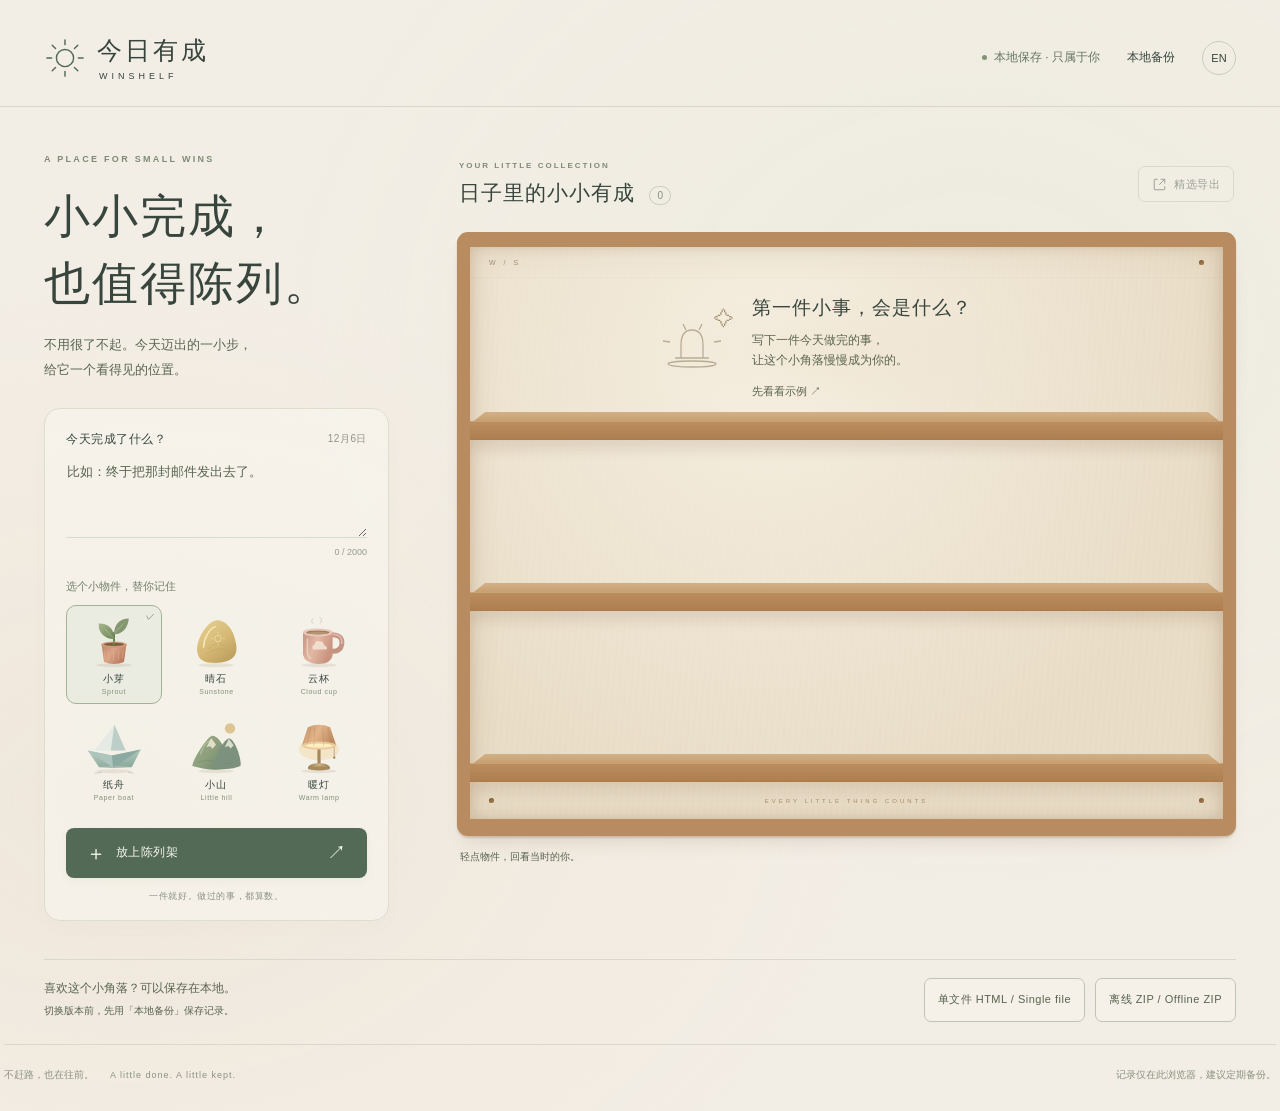
==== index.html @ f2ae5a8c "Launch WinShelf with offline downloads and mobile touch support" ====
<!doctype html>
<html lang="zh-CN">
<head>
  <meta charset="utf-8">
  <meta name="viewport" content="width=device-width, initial-scale=1">
  <meta name="theme-color" content="#f3eee5">
  <meta http-equiv="Content-Security-Policy" content="default-src 'self' data: blob:; script-src 'self'; style-src 'self'; img-src 'self' data: blob:; connect-src 'none'; object-src 'none'; base-uri 'none'; form-action 'none'">
  <title>今日有成 · WinShelf</title>
  <link rel="icon" href="data:,">
  <link rel="stylesheet" href="style.css">
  <script src="app.js" defer></script>
</head>
<body>
  <a class="skip-link" href="#win-text" data-i18n="skip">跳到记录</a>
  <header class="masthead">
    <a class="brand" href="#" aria-label="今日有成 WinShelf">
      <svg class="brand-mark" viewBox="0 0 44 44" aria-hidden="true"><circle cx="22" cy="22" r="9"/><path d="M22 3v5m0 28v5M3 22h5m28 0h5M8.6 8.6l3.5 3.5m19.8 19.8 3.5 3.5M8.6 35.4l3.5-3.5m19.8-19.8 3.5-3.5"/></svg>
      <span><strong data-i18n="brand">今日有成</strong><span class="brand-en">WINSHELF</span></span>
    </a>
    <nav class="header-actions" aria-label="工具 Tools">
      <span class="local-note"><i aria-hidden="true"></i><span data-i18n="local">本地保存 · 只属于你</span></span>
      <button class="text-button backup-open" data-i18n="backup">本地备份</button>
      <button class="language-button" id="language" aria-label="Switch to English">EN</button>
    </nav>
  </header>

  <main class="workspace">
    <section class="writing-pane" aria-labelledby="hero-title">
      <p class="eyebrow">A PLACE FOR SMALL WINS</p>
      <h1 id="hero-title" data-i18n="hero">小小完成，<br>也值得陈列。</h1>
      <p class="intro" data-i18n="intro">不用很了不起。今天迈出的一小步，<br>给它一个看得见的位置。</p>
      <form id="add-form" class="composer" novalidate>
        <div class="label-row"><label for="win-text" data-i18n="prompt">今天完成了什么？</label><span id="today-label"></span></div>
        <textarea id="win-text" name="win" maxlength="2000" rows="3" aria-describedby="input-error character-count" placeholder="比如：终于把那封邮件发出去了。"></textarea>
        <div class="input-meta"><span id="input-error" class="field-error" role="alert"></span><span id="character-count">0 / 2000</span></div>
        <fieldset class="object-fieldset"><legend data-i18n="choose">选个小物件，替你记住</legend><div class="object-picker" id="object-picker"></div></fieldset>
        <button class="primary add-button" type="submit"><span aria-hidden="true">＋</span><span data-i18n="place">放上陈列架</span><span class="button-arrow" aria-hidden="true">↗</span></button>
        <p class="composer-note" data-i18n="small">一件就好。做过的事，都算数。</p>
      </form>
    </section>

    <section class="display-pane" aria-labelledby="shelf-title">
      <div class="shelf-heading"><div><p class="eyebrow" data-i18n="collection">YOUR LITTLE COLLECTION</p><h2 id="shelf-title" data-i18n="shelf">日子里的小小有成 <span id="win-count">0</span></h2></div><button id="export-open" class="outline-button"><svg viewBox="0 0 20 20" aria-hidden="true"><path d="M7 3H4a1 1 0 0 0-1 1v12a1 1 0 0 0 1 1h12a1 1 0 0 0 1-1v-3M10 10l7-7m-5 0h5v5"/></svg><span data-i18n="curate">精选导出</span></button></div>
      <div class="example-banner" id="example-banner" hidden><span data-i18n="exampleNotice">示例陈列 · 这些不是你的记录，也不会保存</span><button id="example-exit" class="text-button" data-i18n="backMine">回到我的架子</button></div>
      <div class="cabinet" id="cabinet"><div class="cabinet-top"><span>W / S</span><span class="cabinet-pin" aria-hidden="true"></span></div><div id="shelf-rows"></div><div class="empty-state" id="empty-state"><div class="empty-orbit" aria-hidden="true"><span>✧</span><svg viewBox="0 0 80 80"><path d="M23 50h34M29 50V37q0-15 11-15t11 15v13M34 22l-3-6m16 6 3-6M18 34l-7-1m51 1 7-1"/><ellipse cx="40" cy="56" rx="24" ry="3"/></svg></div><h3 data-i18n="emptyTitle">第一件小事，会是什么？</h3><p data-i18n="emptyBody">写下一件今天做完的事，<br>让这个小角落慢慢成为你的。</p><button class="text-button example-open" data-i18n="seeExample">先看看示例 ↗</button></div><div class="cabinet-bottom"><span class="cabinet-pin" aria-hidden="true"></span><span data-i18n="cabinetWords">EVERY LITTLE THING COUNTS</span><span class="cabinet-pin" aria-hidden="true"></span></div></div>
      <div class="shelf-caption"><span data-i18n="shelfHint">轻点物件，回看当时的你。</span><button class="text-button example-open" id="example-footer" data-i18n="seeExample">先看看示例 ↗</button></div>
    </section>
  </main>
  <!-- offline-downloads:start -->
  <aside class="offline-downloads" aria-label="离线下载 Offline downloads">
    <p>喜欢这个小角落？可以保存在本地。<br><small>切换版本前，先用「本地备份」保存记录。</small></p>
    <div class="offline-download-actions"><a class="outline-button" href="downloads/WinShelf.html" download="WinShelf.html">单文件 HTML / Single file</a><a class="outline-button" href="downloads/WinShelf-offline.zip" download="WinShelf-offline.zip">离线 ZIP / Offline ZIP</a></div>
  </aside>
  <!-- offline-downloads:end -->
  <footer class="page-footer"><span data-i18n="footer">不赶路，也在往前。<span class="footer-en">A little done. A little kept.</span></span><span data-i18n="storageFoot">记录仅在此浏览器，建议定期备份。</span></footer>
  <div id="storage-warning" class="storage-warning" role="alert" hidden></div>
  <div id="toast" class="toast" role="status" aria-live="polite" hidden><span id="toast-text"></span><button id="undo-delete" hidden data-i18n="undo">撤销</button><button id="toast-close" aria-label="关闭提示 Close notification">×</button></div>

  <dialog id="detail-dialog" aria-labelledby="detail-title" class="detail-dialog">
    <button class="dialog-close" data-close="detail-dialog" aria-label="关闭 Close">×</button>
    <div id="detail-view"><div id="detail-object" class="detail-object"></div><p class="eyebrow" id="detail-meta"></p><h2 id="detail-title" data-i18n="detailTitle">这一小步，留住了。</h2><p id="detail-text" class="record-text"></p><div class="detail-actions"><button id="edit-open" class="outline-button" data-i18n="edit">编辑记录</button><button id="detail-select" class="outline-button" data-i18n="addSelected">加入精选</button><button id="delete-open" class="text-button danger" data-i18n="delete">删除</button></div></div>
    <form id="edit-form" hidden novalidate><p class="eyebrow" data-i18n="editing">A SMALL REVISION</p><h2 data-i18n="edit">编辑记录</h2><label for="edit-text" data-i18n="record">这件小事</label><textarea id="edit-text" maxlength="2000" rows="6"></textarea><p id="edit-error" class="field-error" role="alert"></p><label for="edit-date" data-i18n="date">记录日期</label><input type="date" id="edit-date" required><fieldset class="object-fieldset"><legend data-i18n="choose">选个小物件，替你记住</legend><div class="object-picker" id="edit-picker"></div></fieldset><div class="dialog-actions"><button type="button" class="outline-button" id="edit-cancel" data-i18n="cancel">取消</button><button type="submit" class="primary" data-i18n="save">保存修改</button></div></form>
  </dialog>
  <dialog id="delete-dialog" aria-labelledby="delete-title" class="compact-dialog"><p class="eyebrow" data-i18n="deleteEyebrow">MAKE A LITTLE SPACE</p><h2 id="delete-title" data-i18n="deleteTitle">收起这件小事？</h2><p data-i18n="deleteBody">删除后会有 20 秒的撤销时间。<br>重要的记录，可以先做本地备份。</p><div class="dialog-actions"><button class="outline-button" data-close="delete-dialog" data-i18n="keep">留在架上</button><button id="delete-confirm" class="primary danger-fill" data-i18n="confirmDelete">确认删除</button></div></dialog>

  <dialog id="export-dialog" aria-labelledby="export-title" class="export-dialog"><button class="dialog-close" data-close="export-dialog" aria-label="关闭 Close">×</button><p class="eyebrow">A LITTLE COLLECTION, TO KEEP</p><h2 id="export-title" data-i18n="exportTitle">把喜欢的几件，留成一张画。</h2><p class="dialog-subtitle" data-i18n="exportHint">只导出你勾选的记录，最多 9 件。内置示例不会出现在这里。</p><div class="export-layout"><div class="export-controls"><div class="selection-top"><span id="selection-count"></span><button id="select-clear" class="text-button" data-i18n="clear">清空选择</button></div><div id="export-items" class="export-items"></div><fieldset class="export-mode"><legend data-i18n="pictureContent">画面内容</legend><label><input type="radio" name="export-mode" value="text" checked><span data-i18n="withText">物件 + 完整文字与日期</span></label><label><input type="radio" name="export-mode" value="objects"><span data-i18n="objectsOnly">仅物件，不含记录文字与日期</span></label></fieldset><button id="export-generate" class="primary" data-i18n="generate">生成 PNG 预览</button><p id="export-status" class="field-error" role="status"></p></div><div class="preview-area"><div id="preview-empty"><span aria-hidden="true">✧</span><p data-i18n="previewHint">你的精选，会在这里定格。</p><small data-i18n="previewSize">高清 PNG · 所有处理在本地完成</small></div><img id="export-preview" alt="精选陈列 PNG 预览 Selected collection PNG preview" hidden><a id="export-download" class="primary download-button" hidden data-i18n="download">保存 PNG</a></div></div></dialog>

  <dialog id="backup-dialog" aria-labelledby="backup-title" class="compact-dialog"><button class="dialog-close" data-close="backup-dialog" aria-label="关闭 Close">×</button><p class="eyebrow">KEEP YOUR LITTLE THINGS SAFE</p><h2 id="backup-title" data-i18n="backupTitle">给回忆，留个备份。</h2><p data-i18n="backupBody">记录只存在当前浏览器。清除浏览器数据、更换浏览器，或移动本地文件，都可能让记录无法找回。备份会包含全部记录文字与日期，请自己妥善保存。</p><button id="backup-download" class="primary" data-i18n="backupDownload">下载全部记录 · JSON</button><hr><label for="backup-file" class="file-label" data-i18n="restore">从 JSON 备份恢复</label><p class="small-text" data-i18n="restoreHint">只追加记录，不覆盖现有陈列。完全相同的记录会跳过。</p><input id="backup-file" type="file" accept=".json,application/json"><p id="backup-status" role="status" class="small-text"></p><button id="backup-import" class="outline-button" data-i18n="import" hidden>确认追加</button><button id="raw-download" class="outline-button" hidden data-i18n="raw">下载无法读取的原始数据</button><button id="storage-reset" class="text-button danger" hidden data-i18n="reset">确认清空损坏数据并重新开始</button></dialog>
  <noscript>请在浏览器中启用 JavaScript 使用今日有成。Please enable JavaScript.</noscript>
</body>
</html>
---- style.css ----
:root{--paper:#f3eee5;--ink:#37453c;--muted:#7a8173;--green:#526a56;--line:#d7d9c9;--rust:#a96f51;--serif:"Songti SC","STSong","Noto Serif CJK SC",Georgia,serif;--sans:-apple-system,BlinkMacSystemFont,"PingFang SC","Microsoft YaHei",sans-serif;color-scheme:light;font-family:var(--sans);color:var(--ink);background:var(--paper);font-synthesis:none}
.selected-badge{position:absolute;right:7px;top:5px;display:flex;align-items:center;justify-content:center;width:17px;height:17px;font-size:8px;border-radius:50%;background:#738562;color:#f9f4e7}
.cabinet .empty-state{display:grid;grid-template-columns:82px 1fr;column-gap:18px;align-items:center;text-align:left;max-width:390px;margin:0 auto;padding:0;top:60px}.cabinet .empty-orbit{grid-column:1;grid-row:1 / 4;width:82px;height:86px;margin:0}.cabinet .empty-orbit>span{right:0}.cabinet .empty-state h3{grid-column:2;font-size:19px;margin:0 0 9px}.cabinet .empty-state p{grid-column:2;font-size:11px;margin:0 0 5px}.cabinet .empty-state button{grid-column:2;justify-self:start;font-size:10px}
@media(max-width:700px){.cabinet .empty-state{grid-template-columns:60px 1fr;gap:0 10px;max-width:300px;top:50px}.cabinet .empty-orbit{width:60px;height:65px}.cabinet .empty-orbit svg{width:60px;height:60px}.cabinet .empty-state h3{font-size:16px;margin-bottom:7px}.cabinet .empty-state p{font-size:10px;line-height:1.7}.cabinet .empty-state button{font-size:9px}}
*{box-sizing:border-box}body{margin:0;min-width:320px;background:radial-gradient(ellipse at 76% 30%,#e6e9d980,transparent 50%),radial-gradient(ellipse at 10% 72%,#e9d8c754,transparent 45%),var(--paper)}button,input,textarea{font:inherit}button,a,input,textarea{touch-action:manipulation}button{cursor:pointer;color:inherit}button:disabled{cursor:not-allowed;opacity:.45}a{color:inherit}button{border:0;background:none}button, a, input, textarea{outline-offset:5px}button:focus-visible,a:focus-visible,input:focus-visible,textarea:focus-visible{outline:2px solid var(--green)}[hidden]{display:none!important}.skip-link{position:fixed;left:16px;top:-80px;z-index:20;background:white;padding:14px}.skip-link:focus{top:16px}.masthead{max-width:1360px;margin:0 auto;padding:34px 44px 25px;display:flex;justify-content:space-between;align-items:center;border-bottom:1px solid #d9d5ca}.brand{display:flex;gap:11px;align-items:center;text-decoration:none}.brand-mark{width:42px;height:42px;fill:none;stroke:var(--green);stroke-width:1.5;stroke-linecap:round}.brand strong{font-family:var(--serif);font-size:25px;font-weight:600;letter-spacing:3px}.brand-en{display:block;font-size:9px;letter-spacing:4px;margin:4px 0 0 2px}.header-actions{display:flex;gap:27px;align-items:center;font-size:12px}.local-note{display:flex;align-items:center;gap:7px;color:#677762}.local-note i{display:block;width:5px;height:5px;background:#829374;border-radius:50%}.text-button{font-size:12px;padding:8px 0;text-underline-offset:4px}.text-button:hover{text-decoration:underline}.language-button{font-size:11px;border:1px solid #c7cdbe;border-radius:50%;width:34px;height:34px}.workspace{max-width:1360px;margin:0 auto;display:grid;grid-template-columns:345px minmax(0,1fr);gap:68px;padding:47px 44px 28px}.eyebrow{font-size:9px;font-weight:600;letter-spacing:2.3px;color:#7f8b76;margin:0 0 20px}.writing-pane h1{font-family:var(--serif);font-size:46px;font-weight:500;letter-spacing:2px;line-height:1.45;margin:0 0 16px}.intro{font-size:13px;line-height:1.9;color:#788071;margin:0 0 25px}.composer{background:#faf8f18f;border:1px solid #dedecf;border-radius:16px;padding:22px 21px 17px;box-shadow:0 8px 24px #67513104}.label-row{display:flex;justify-content:space-between;align-items:center;gap:8px;font-size:12px;letter-spacing:.5px}.label-row label{font-weight:600}#today-label{color:#929384;font-size:10px}textarea{resize:vertical;border:0;border-bottom:1px solid #d8dccf;border-radius:0;background:none;width:100%;color:var(--ink);line-height:1.8;padding:12px 1px 7px;font-size:13px;min-height:83px;max-height:240px}textarea::placeholder{color:#a2a292}textarea:focus{border-bottom-color:var(--green)}.input-meta{display:flex;justify-content:space-between;align-items:start;gap:6px;min-height:24px;padding-top:5px;font-size:9px;color:#959a8c}.field-error{color:#a2583d;font-size:12px;line-height:1.7}.input-meta .field-error{font-size:10px;max-width:225px}.object-fieldset{border:0;padding:0;margin:13px 0 18px;min-width:0}.object-fieldset legend{font-size:11px;color:#73806b;padding:0;margin:0 0 11px}.object-picker{display:grid;grid-template-columns:repeat(3,minmax(0,1fr));gap:7px}.object-choice{position:relative}.object-choice input{position:absolute;left:0;top:0;width:1px;height:1px;opacity:0}.object-choice label{display:flex;align-items:center;flex-direction:column;border:1px solid transparent;border-radius:10px;padding:2px 2px 8px;cursor:pointer;transition:background .18s,border-color .18s,transform .18s;background:#eeece32b}.object-choice label:hover{background:#e4e8da80;transform:translateY(-2px)}.object-choice input:checked+label{border-color:#a3b397;background:#e5eadc8f}.object-choice input:focus-visible+label{outline:2px solid var(--green);outline-offset:2px}.object-choice svg{width:64px;height:64px}.object-choice span{font-size:10px;letter-spacing:1px}.object-choice small{font-size:7px;color:#849079;letter-spacing:.6px;margin-top:2px}.object-choice input:checked+label:after{content:'✓';position:absolute;right:7px;top:6px;color:var(--green);font-size:9px}.primary{display:inline-flex;align-items:center;justify-content:center;gap:9px;min-height:42px;padding:12px 20px;border-radius:8px;background:var(--green);color:#faf8ef;font-size:12px;letter-spacing:.6px;text-decoration:none;box-shadow:0 3px 8px #304d2d0c;transition:background .18s,transform .18s}.primary:hover{background:#3d5543;transform:translateY(-1px)}.add-button{width:100%;justify-content:start}.add-button>span:first-child{font-size:20px;line-height:1;font-weight:300}.button-arrow{margin-left:auto;font-size:19px;font-weight:200}.composer-note{color:#8d9284;font-size:9px;letter-spacing:.6px;text-align:center;margin:12px 0 0}.shelf-heading{display:flex;justify-content:space-between;align-items:center;gap:15px;min-height:78px;padding:1px 2px 19px}.shelf-heading .eyebrow{margin:0 0 9px;font-size:8px;letter-spacing:2px}.shelf-heading h2{font-family:var(--serif);font-size:21px;font-weight:500;letter-spacing:1px;margin:0}.shelf-heading h2 span{display:inline-block;margin-left:8px;font-family:var(--sans);font-size:10px;letter-spacing:0;color:#89927e;vertical-align:middle;border:1px solid #c8cebd;border-radius:20px;min-width:22px;padding:3px 5px;text-align:center}.outline-button{display:inline-flex;align-items:center;justify-content:center;gap:7px;font-size:11px;letter-spacing:.5px;min-height:36px;padding:9px 13px;border:1px solid #bdc6b3;border-radius:7px;white-space:nowrap;background:#f7f6ed4d;transition:background .18s}.outline-button:hover{background:#e7ebdc}.outline-button svg{width:15px;height:15px;fill:none;stroke:currentColor;stroke-width:1.3;stroke-linecap:round;stroke-linejoin:round}.cabinet{position:relative;isolation:isolate;min-height:570px;border:13px solid #b98b61;border-top-width:15px;border-bottom-width:17px;border-radius:11px;background:radial-gradient(ellipse at 40% 20%,#f5eee0,transparent 70%),repeating-linear-gradient(95deg,#d6c3a505 0px,#aa8e6409 1px,transparent 2px,transparent 6px),#e9ddc7;box-shadow:inset 0 0 30px #825d3326,0 12px 20px -10px #7961413b,0 2px 2px #976b4944;overflow:hidden}.cabinet:before{content:'';pointer-events:none;position:absolute;z-index:5;inset:-13px;border:2px solid #966d4780;border-radius:6px}.cabinet:after{content:'';position:absolute;pointer-events:none;z-index:0;inset:0;box-shadow:inset 5px 0 10px #99734a20,inset -5px 0 10px #99734a20}.cabinet-top{height:31px;display:flex;align-items:center;justify-content:space-between;padding:0 19px;font-size:7px;letter-spacing:3px;color:#a58d6d;border-bottom:1px solid #b9a28116}.cabinet-pin{width:5px;height:5px;border-radius:50%;background:#9c784f;box-shadow:inset 1px 1px 2px #64482288,0 1px 0 #f0ddac55}.shelf-row{position:relative;display:grid;grid-template-columns:repeat(4,minmax(0,1fr));gap:8px;min-height:162px;padding:8px 18px 17px;align-items:end;z-index:1;margin-bottom:9px}.shelf-row:before{content:'';position:absolute;bottom:16px;left:0;right:0;height:12px;background:linear-gradient(180deg,#d1b087,#c69c6b);clip-path:polygon(2% 0,98% 0,100% 100%,0 100%);box-shadow:0 -1px 0 #e9c9a2}.shelf-row:after{content:'';position:absolute;left:0;right:0;bottom:0;height:17px;background:repeating-linear-gradient(0deg,#976d4215 0px,#ba8e5d20 1px,transparent 2px,transparent 4px),linear-gradient(180deg,#bc8e5d,#ad7e50);border-top:1px solid #ecd1a070;border-bottom:1px solid #9162395e;box-shadow:0 9px 13px #76523425;z-index:3}.shelf-row:nth-child(3){margin-bottom:0}.shelf-item{min-width:0;position:relative;display:flex;flex-direction:column;align-items:center;justify-content:end;padding:0 0 2px;width:100%;height:135px;border-radius:6px}.shelf-item svg{width:116px;max-width:100%;height:116px;filter:drop-shadow(1px 4px 2px #65513913);transform-origin:50% 95%;transition:transform .25s}.shelf-item:hover svg{transform:translateY(-5px) rotate(-3deg)}.shelf-item:active svg{transform:translateY(-2px) scale(.97)}.item-number{position:absolute;top:4px;left:8px;color:#968266;font-size:7px;letter-spacing:.5px}.item-caption{position:absolute;z-index:6;bottom:-19px;max-width:105px;left:50%;transform:translateX(-50%);white-space:nowrap;text-overflow:ellipsis;overflow:hidden;color:#60482f;font-size:8px;letter-spacing:.3px;opacity:0;pointer-events:none;transition:opacity .2s}.shelf-item:hover .item-caption,.shelf-item:focus-visible .item-caption{opacity:1}.shelf-item.just-added svg{animation:place .75s cubic-bezier(.18,.6,.33,1) both}.shelf-item.just-added:before{content:'✧';position:absolute;right:10px;top:5px;font-size:20px;color:#bc9559;animation:twinkle 1.4s ease both}.cabinet-bottom{height:37px;display:flex;align-items:center;justify-content:space-between;padding:0 19px;color:#a58b68;font-size:6px;letter-spacing:3px}.empty-state{position:absolute;z-index:4;top:52px;left:16px;right:16px;text-align:center;padding:8px 8px 20px;background:radial-gradient(ellipse,#efe5d3b3,transparent 72%);pointer-events:none}.empty-state button{pointer-events:auto}.empty-orbit{height:87px;position:relative;width:120px;margin:0 auto 11px}.empty-orbit svg{height:80px;width:80px;stroke:#a7997e;stroke-width:1.3;fill:none;opacity:.75}.empty-orbit>span{position:absolute;top:0;right:12px;color:#a28f6d;font-size:20px}.empty-state h3{font-family:var(--serif);font-size:21px;font-weight:500;letter-spacing:1px;margin:0 0 12px}.empty-state p{font-size:11px;line-height:1.9;color:#8b8977;margin:0 0 9px}.empty-state button{font-size:10px;color:#697c60}.shelf-caption{display:flex;justify-content:space-between;align-items:center;font-size:10px;color:#8a917f;padding:14px 3px}.shelf-caption .text-button{font-size:10px;color:#78866f}.example-banner{display:flex;align-items:center;justify-content:space-between;gap:10px;background:#e6ebdf;border:1px solid #cbd4be;padding:9px 12px;border-radius:7px;font-size:10px;margin-bottom:12px}.example-banner button{font-size:10px}.page-footer{max-width:1272px;margin:4px auto 0;border-top:1px solid #dad7cc;padding:21px 0 28px;display:flex;justify-content:space-between;color:#8b9282;font-size:10px;line-height:1.7}.footer-en{font-size:9px;letter-spacing:1px;margin-left:16px}.toast{position:fixed;z-index:30;left:50%;bottom:25px;transform:translateX(-50%);display:flex;align-items:center;gap:18px;color:#f9f7ee;background:#475c48;padding:13px 17px;border-radius:10px;font-size:12px;box-shadow:0 6px 26px #1e2f2726;max-width:calc(100% - 30px)}.toast button{color:#f9f7ee;font-size:12px;white-space:nowrap;padding:4px}#undo-delete{text-decoration:underline;text-underline-offset:4px}#toast-close{font-size:20px}.storage-warning{margin:12px auto;max-width:960px;font-size:13px;color:#994f36;padding:15px;background:#f4e0d2;border:1px solid #e0b499;border-radius:8px}dialog{color:var(--ink);border:1px solid #d5d8c8;background:#f7f4ec;border-radius:17px;box-shadow:0 26px 90px #27332c30;padding:36px;max-width:calc(100vw - 32px);max-height:calc(100dvh - 48px);overflow-y:auto;overscroll-behavior:contain}dialog::backdrop{background:#33413754;backdrop-filter:blur(4px)}body:has(dialog[open]){overflow:hidden}dialog .eyebrow{font-size:8px;margin-bottom:14px}dialog h2{font-family:var(--serif);font-size:28px;font-weight:500;line-height:1.5;letter-spacing:.6px;margin:0 0 20px}.dialog-close{position:absolute;right:15px;top:11px;font-size:27px;color:#839078;width:36px;height:36px;border-radius:50%}.dialog-close:hover{background:#e3e7da}.detail-dialog{width:530px}.detail-object{width:140px;height:140px;margin:-7px auto 12px}.detail-object svg{width:100%;height:100%}#detail-view>.eyebrow,#detail-title{text-align:center}.record-text{white-space:pre-wrap;overflow-wrap:anywhere;line-height:1.95;font-size:15px;margin:23px 0 30px;max-height:38dvh;overflow-y:auto;padding:3px 5px 3px 0;scrollbar-width:thin}.detail-actions{display:flex;align-items:center;gap:10px;padding-top:17px;border-top:1px solid var(--line)}.detail-actions .danger{margin-left:auto}.danger{color:#9a5841}.danger-fill{background:#9f644a}.danger-fill:hover{background:#8d503a}.dialog-actions{display:flex;gap:10px;justify-content:end;margin-top:26px}.compact-dialog{width:470px}.compact-dialog p{font-size:13px;line-height:1.9;color:#7a8171}.compact-dialog hr{height:1px;border:0;background:var(--line);margin:27px 0 21px}.compact-dialog #backup-download{width:100%}.small-text{font-size:11px!important;line-height:1.8}.file-label{font-size:13px;font-weight:600}input[type=file]{width:100%;font-size:11px;margin:5px 0 9px}input::file-selector-button{border:1px solid #bdc6b3;border-radius:5px;background:#edf0e6;padding:8px 11px;color:var(--ink);font:inherit;margin-right:9px;cursor:pointer}#backup-import{margin-top:6px}#edit-form>label{display:block;font-size:12px;margin:16px 0 5px}#edit-form textarea{background:#fff9;padding:12px;border:1px solid #ccd3c1;border-radius:7px;min-height:145px}input[type=date]{width:100%;padding:9px 12px;border:1px solid #ccd3c1;border-radius:6px;color:var(--ink);background:#fff9;min-height:42px}.export-dialog{width:1020px;padding:34px}.export-dialog h2{margin:0 0 7px}.dialog-subtitle{font-size:12px;line-height:1.8;color:#84907a;margin:0 0 24px}.export-layout{display:grid;grid-template-columns:350px minmax(0,1fr);gap:30px}.selection-top{display:flex;align-items:center;justify-content:space-between;font-size:11px;margin-bottom:10px}.selection-top .text-button{font-size:10px}.export-items{max-height:275px;overflow-y:auto;padding:3px 5px 3px 2px;display:grid;grid-template-columns:repeat(3,minmax(0,1fr));gap:8px;scrollbar-width:thin}.export-item{position:relative;min-width:0}.export-item input{position:absolute;left:8px;top:8px;accent-color:var(--green);width:13px;height:13px;z-index:2}.export-item label{display:flex;flex-direction:column;align-items:center;cursor:pointer;border:1px solid #d4d8c9;border-radius:9px;padding:7px 8px 10px;background:#eeeee65c}.export-item input:checked+label{background:#e3e9d9;border-color:#a4b394}.export-item input:focus-visible+label{outline:2px solid var(--green);outline-offset:2px}.export-item svg{width:74px;height:74px}.export-item .export-summary{font-size:9px;line-height:1.6;width:100%;overflow:hidden;display:-webkit-box;-webkit-line-clamp:2;-webkit-box-orient:vertical;overflow-wrap:anywhere;min-height:28px}.export-item small{font-size:7px;margin-top:7px;color:#919981}.export-mode{border:0;border-top:1px solid #d4d9c8;margin:20px 0 16px;padding:14px 0 0}.export-mode legend{font-size:10px;color:#7b8971;padding-right:10px}.export-mode label{display:flex;gap:6px;align-items:center;font-size:11px;line-height:1.7;margin:7px 0;cursor:pointer}input[type=radio]{accent-color:var(--green)}#export-generate{width:100%}.preview-area{min-height:390px;background:repeating-linear-gradient(45deg,#e8e8df,#e8e8df 8px,#ecece4 8px,#ecece4 16px);border:1px solid #d9ddcf;border-radius:10px;display:flex;align-items:center;flex-direction:column;justify-content:center;gap:15px;padding:22px;overflow:hidden}#preview-empty{text-align:center;color:#88947b}#preview-empty>span{font-size:40px;font-family:var(--serif);font-weight:300}#preview-empty p{font-size:12px;margin:14px 0}#preview-empty small{font-size:9px}#export-preview{width:100%;max-height:460px;object-fit:contain;filter:drop-shadow(0 3px 7px #666d5429)}.download-button{width:100%}@keyframes place{0%{transform:translateY(-54px) rotate(-12deg);opacity:0}50%{opacity:1}68%{transform:translateY(3px) rotate(3deg)}84%{transform:translateY(-4px) rotate(-1deg)}100%{transform:translateY(0) rotate(0)}}@keyframes twinkle{0%,100%{opacity:0;transform:scale(.5)}35%{opacity:.9;transform:scale(1.05)}}
@media(min-width:1500px){.workspace{padding-top:64px;gap:85px;grid-template-columns:365px minmax(0,1fr)}.cabinet{min-height:608px}.shelf-row{min-height:173px}.shelf-item{height:146px}.shelf-item svg{width:128px;height:128px}}
@media(max-width:1100px){.workspace{gap:36px;grid-template-columns:315px minmax(0,1fr);padding:35px 30px 24px}.masthead{padding:25px 30px 22px}.writing-pane h1{font-size:41px}.page-footer{margin:0 30px}.cabinet{border-width:10px;min-height:552px}.shelf-row{padding-left:10px;padding-right:10px;gap:2px;min-height:156px}.shelf-heading h2{font-size:19px}.shelf-heading .outline-button{padding:8px 10px;font-size:10px}.shelf-heading .eyebrow{font-size:7px}.footer-en{display:none}}
@media(max-width:850px){.workspace{grid-template-columns:285px minmax(0,1fr);gap:25px;padding-left:22px;padding-right:22px}.masthead{padding:22px}.local-note{display:none}.header-actions{gap:18px}.writing-pane h1{font-size:36px}.composer{padding:18px 16px}.shelf-row{grid-template-columns:repeat(3,minmax(0,1fr))}.shelf-heading{align-items:start;flex-direction:column;gap:13px;min-height:107px}.shelf-heading h2{font-size:19px}.cabinet{min-height:546px}.export-layout{grid-template-columns:310px minmax(0,1fr);gap:22px}.export-dialog{padding:28px}.preview-area{padding:13px}}
@media(max-width:700px){.masthead{padding:22px 22px 19px}.brand strong{font-size:22px}.brand-mark{width:35px;height:35px}.brand-en{font-size:7px}.header-actions{gap:15px}.header-actions .text-button{font-size:10px}.language-button{width:29px;height:29px;font-size:9px}.workspace{display:block;max-width:510px;padding:30px 22px 16px}.writing-pane .eyebrow{font-size:8px;letter-spacing:2px;margin-bottom:12px}.writing-pane h1{font-size:36px;line-height:1.4;margin-bottom:12px}.intro{font-size:12px;margin-bottom:21px}.intro br{display:none}.composer{padding:20px 19px 15px;border-radius:13px}.composer textarea{min-height:71px}.object-picker{grid-template-columns:repeat(6,minmax(0,1fr));gap:4px}.object-choice svg{width:44px;height:50px}.object-choice label{padding:3px 1px 7px}.object-choice span{font-size:8px;letter-spacing:0}.object-choice small{display:none}.object-choice input:checked+label:after{right:4px;top:3px;font-size:7px}.object-fieldset{margin-top:8px;margin-bottom:15px}.display-pane{margin-top:30px}.shelf-heading{flex-direction:row;align-items:center;min-height:69px;gap:10px;padding-bottom:16px}.shelf-heading .eyebrow{font-size:7px;margin-bottom:9px}.shelf-heading h2{font-size:19px;letter-spacing:.3px}.shelf-heading h2 span{margin-left:4px;font-size:8px;min-width:20px}.shelf-heading .outline-button{padding:9px 10px;font-size:9px}.shelf-heading .outline-button svg{width:12px;height:12px}.cabinet{border-width:10px;border-bottom-width:13px;min-height:540px;border-radius:8px}.shelf-row{min-height:155px;padding:8px 15px 17px;gap:4px}.shelf-item{height:127px}.shelf-item svg{height:110px;width:110px}.item-number{top:5px;left:8px}.cabinet-top{height:28px}.cabinet-bottom{height:32px;font-size:5px;letter-spacing:2px}.empty-state{top:45px}.shelf-caption{padding-top:10px;font-size:9px}.page-footer{margin:4px 22px 0;padding:18px 0 26px;flex-direction:column;gap:8px;font-size:9px}.footer-en{display:inline;font-size:8px;margin-left:10px}.toast{bottom:15px;font-size:11px;gap:12px;padding:11px 13px;width:max-content}.export-layout{grid-template-columns:1fr;gap:20px}.export-dialog{padding:29px 20px 24px;width:470px}.export-dialog h2{font-size:24px;max-width:92%}.export-items{max-height:245px;grid-template-columns:repeat(3,minmax(0,1fr))}.preview-area{min-height:220px}dialog{padding:30px 23px;max-height:calc(100dvh - 28px);max-width:calc(100vw - 24px)}dialog h2{font-size:25px}.detail-actions{gap:7px;flex-wrap:wrap}.detail-actions .outline-button{font-size:10px;padding:9px 11px}.detail-object{width:120px;height:120px}.record-text{font-size:14px}.compact-dialog p{font-size:12px}#edit-picker{grid-template-columns:repeat(3,minmax(0,1fr))}#edit-picker svg{height:65px;width:65px}.storage-warning{margin:10px 20px}.example-banner{font-size:9px;padding:9px}.example-banner .text-button{font-size:9px;white-space:nowrap}}
@media(prefers-reduced-motion:reduce){*,*:before,*:after{animation:none!important;transition:none!important;scroll-behavior:auto!important}.shelf-item:hover svg,.primary:hover,.object-choice label:hover{transform:none}}

/* Keep instructions readable against the warm paper and wood surfaces. */
:root{--readable-muted:#59644f}
.intro,.shelf-caption,.shelf-caption .text-button,.dialog-subtitle,.export-item small{color:var(--readable-muted)}
textarea::placeholder{color:var(--readable-muted)}
.cabinet .empty-state{top:48px}
.cabinet .empty-state p{color:var(--readable-muted);font-size:12px;line-height:1.7}
.cabinet .empty-state button{color:var(--readable-muted);font-size:11px}
@media(max-width:700px){.cabinet .empty-state{top:42px}.cabinet .empty-state p{font-size:11px}}

.offline-downloads{max-width:1272px;margin:10px auto 0;padding:18px 0;display:flex;align-items:center;justify-content:space-between;gap:18px;border-top:1px solid #dad7cc;color:var(--readable-muted);font-size:12px;line-height:1.8}
.offline-downloads p{margin:0}.offline-download-actions{display:flex;flex-wrap:wrap;gap:10px}.offline-download-actions a{text-decoration:none;min-height:44px}
@media(max-width:1360px){.offline-downloads{margin-left:44px;margin-right:44px}}
@media(max-width:700px){.offline-downloads{margin:10px 22px 0;align-items:start;flex-direction:column;gap:12px}.primary,.outline-button,.text-button,.export-mode label{min-height:44px}.header-actions .text-button{display:inline-flex;align-items:center}.language-button{width:44px;height:44px}.dialog-close{width:44px;height:44px;right:8px;top:6px}.object-choice label{min-height:72px}.object-choice span{font-size:9px}.composer textarea,#edit-form textarea,input[type=date]{font-size:16px}}
@media(max-width:370px){.object-picker{grid-template-columns:repeat(3,minmax(0,1fr))}}
@media(max-width:700px){.text-button,#toast-close,#undo-delete{min-width:44px;min-height:44px}}
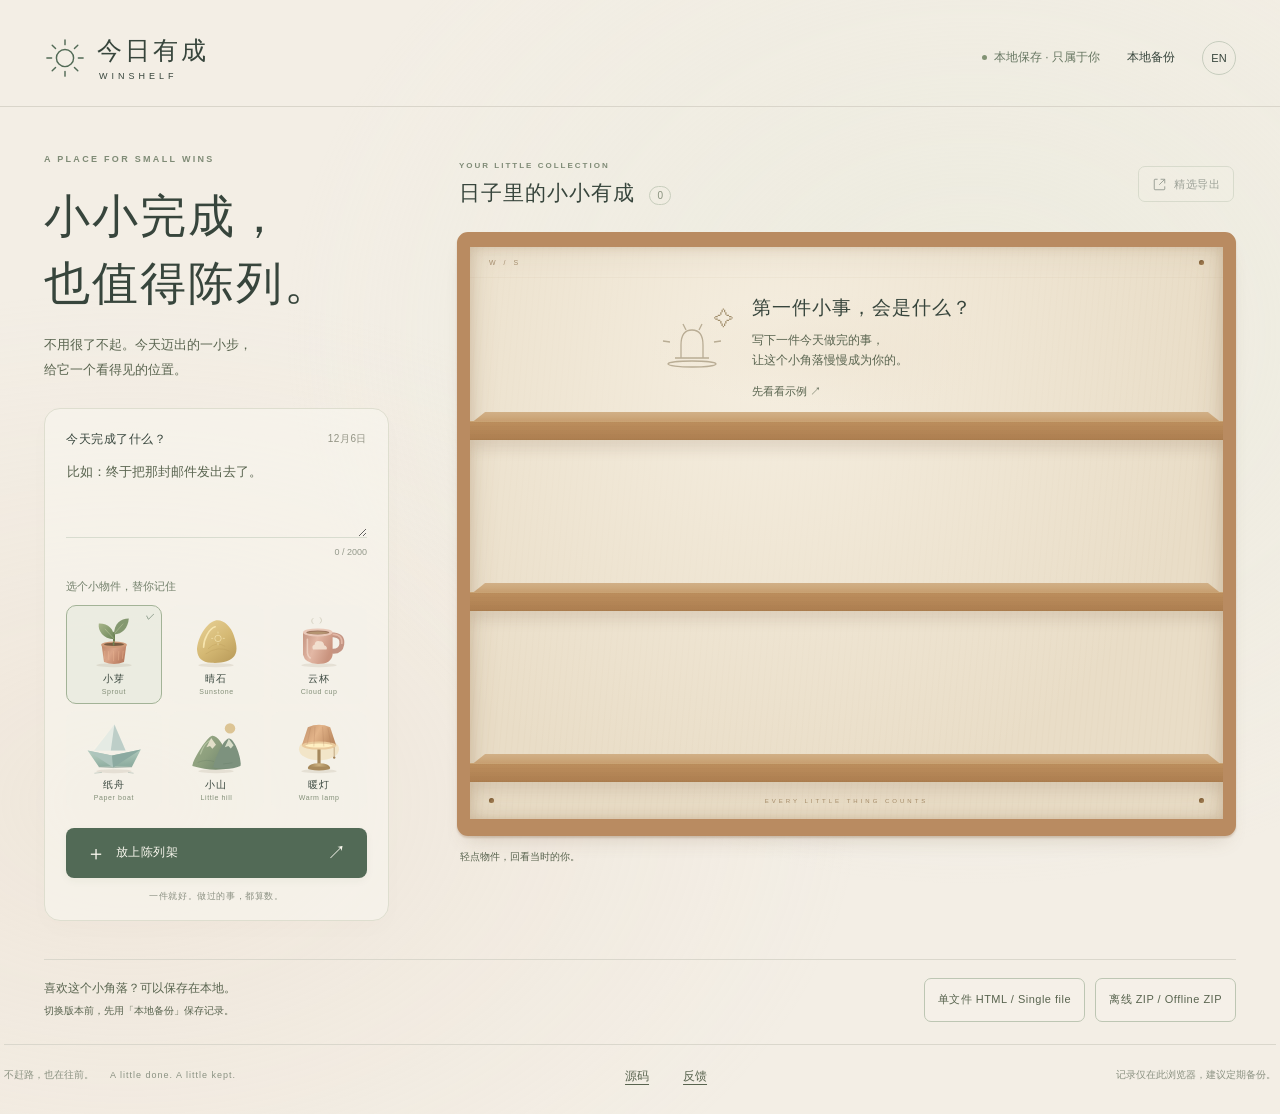
==== commit 6eb8843f: "Add bilingual source and feedback links to all editions" ====
--- a/index.html
+++ b/index.html
@@ -52,7 +52,7 @@
     <div class="offline-download-actions"><a class="outline-button" href="downloads/WinShelf.html" download="WinShelf.html">单文件 HTML / Single file</a><a class="outline-button" href="downloads/WinShelf-offline.zip" download="WinShelf-offline.zip">离线 ZIP / Offline ZIP</a></div>
   </aside>
   <!-- offline-downloads:end -->
-  <footer class="page-footer"><span data-i18n="footer">不赶路，也在往前。<span class="footer-en">A little done. A little kept.</span></span><span data-i18n="storageFoot">记录仅在此浏览器，建议定期备份。</span></footer>
+  <footer class="page-footer"><span data-i18n="footer">不赶路，也在往前。<span class="footer-en">A little done. A little kept.</span></span><nav class="project-links" aria-label="源码与反馈 / Source and feedback"><a href="https://github.com/tryu-ai/winshelf" target="_blank" rel="noopener noreferrer" data-i18n="sourceLink">源码</a><a href="https://github.com/tryu-ai/winshelf/issues" target="_blank" rel="noopener noreferrer" data-i18n="feedbackLink">反馈</a></nav><span data-i18n="storageFoot">记录仅在此浏览器，建议定期备份。</span></footer>
   <div id="storage-warning" class="storage-warning" role="alert" hidden></div>
   <div id="toast" class="toast" role="status" aria-live="polite" hidden><span id="toast-text"></span><button id="undo-delete" hidden data-i18n="undo">撤销</button><button id="toast-close" aria-label="关闭提示 Close notification">×</button></div>
 
--- a/style.css
+++ b/style.css
@@ -24,3 +24,5 @@
 @media(max-width:700px){.offline-downloads{margin:10px 22px 0;align-items:start;flex-direction:column;gap:12px}.primary,.outline-button,.text-button,.export-mode label{min-height:44px}.header-actions .text-button{display:inline-flex;align-items:center}.language-button{width:44px;height:44px}.dialog-close{width:44px;height:44px;right:8px;top:6px}.object-choice label{min-height:72px}.object-choice span{font-size:9px}.composer textarea,#edit-form textarea,input[type=date]{font-size:16px}}
 @media(max-width:370px){.object-picker{grid-template-columns:repeat(3,minmax(0,1fr))}}
 @media(max-width:700px){.text-button,#toast-close,#undo-delete{min-width:44px;min-height:44px}}
+.project-links{display:flex;align-items:center;gap:14px;color:var(--readable-muted)}.project-links a{display:inline-flex;align-items:center;min-width:44px;font-size:12px;text-underline-offset:4px}
+@media(max-width:700px){.project-links a{min-height:44px}}
